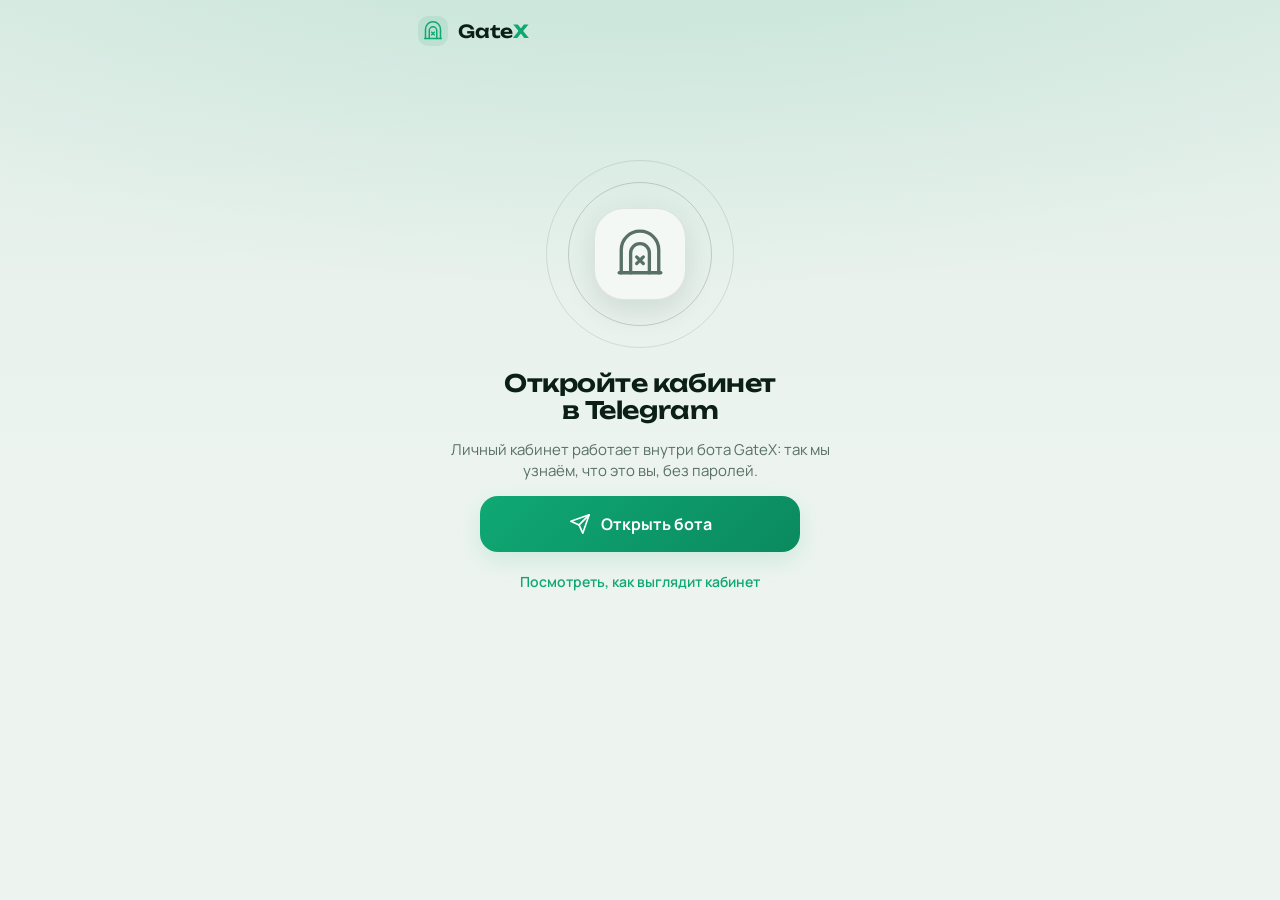
==== cabinet/web/index.html @ 36749aef "Add GateX personal cabinet (Telegram Mini App) Mini App with a first-visit guide (install Happ, add " ====
<!doctype html>
<html lang="ru">
<head>
<meta charset="utf-8">
<meta name="viewport" content="width=device-width, initial-scale=1, viewport-fit=cover">
<meta name="color-scheme" content="dark light">
<title>Кабинет GateX</title>
<link rel="preconnect" href="https://fonts.googleapis.com">
<link rel="preconnect" href="https://fonts.gstatic.com" crossorigin>
<link rel="stylesheet" href="https://fonts.googleapis.com/css2?family=Manrope:wght@400;500;600;700;800&family=Unbounded:wght@500;600;700&display=swap">
<link rel="stylesheet" href="app.css">
</head>
<body>
<div id="app"></div>
<script src="vendor/qrcode.js"></script>
<script src="app.js"></script>
</body>
</html>
---- cabinet/web/app.css ----
/* GateX cabinet. One column, phone-first: hero status, two big actions, bottom tab bar.
   Dark pine + mint by default; light palette follows Telegram's light theme. */
:root {
  --bg: #06110e;
  --bg-2: #0a1b16;
  --glow: rgba(46, 230, 166, 0.16);
  --surface: rgba(255, 255, 255, 0.045);
  --surface-2: rgba(255, 255, 255, 0.08);
  --line: rgba(255, 255, 255, 0.08);
  --text: #eaf5f0;
  --muted: #8ea89f;
  --accent: #2ee6a6;
  --accent-2: #18b98a;
  --accent-ink: #03241a;
  --accent-soft: rgba(46, 230, 166, 0.13);
  --warn: #ffb547;
  --warn-soft: rgba(255, 181, 71, 0.14);
  --danger: #ff7a6e;
  --danger-soft: rgba(255, 122, 110, 0.14);
  --invert-bg: #f1faf6;
  --invert-text: #07150f;
  --nav-bg: rgba(9, 22, 18, 0.78);
  --shadow: 0 10px 30px rgba(0, 0, 0, 0.35);
  --qr-bg: #ffffff;
  --qr-ink: #06110e;

  --font-display: "Unbounded", "Manrope", system-ui, sans-serif;
  --font-body: "Manrope", system-ui, -apple-system, "Segoe UI", Roboto, sans-serif;
  --radius-lg: 26px;
  --radius: 18px;
  --radius-sm: 12px;
  color-scheme: dark;
}

@media (prefers-color-scheme: light) {
  :root:not([data-theme="dark"]) {
    --bg: #edf4f0; --bg-2: #e2eee8; --glow: rgba(15, 168, 116, 0.14);
    --surface: #ffffff; --surface-2: #f3f8f5; --line: rgba(8, 40, 28, 0.09);
    --text: #0b1f18; --muted: #587066; --accent: #0fa874; --accent-2: #0b8a5f;
    --accent-ink: #ffffff; --accent-soft: rgba(15, 168, 116, 0.11);
    --warn: #b86e00; --warn-soft: rgba(230, 150, 20, 0.14);
    --danger: #d23f33; --danger-soft: rgba(210, 63, 51, 0.1);
    --invert-bg: #0b1f18; --invert-text: #f1faf6; --nav-bg: rgba(255, 255, 255, 0.86);
    --shadow: 0 10px 30px rgba(10, 50, 35, 0.12);
    color-scheme: light;
  }
}
:root[data-theme="light"] {
  --bg: #edf4f0; --bg-2: #e2eee8; --glow: rgba(15, 168, 116, 0.14);
  --surface: #ffffff; --surface-2: #f3f8f5; --line: rgba(8, 40, 28, 0.09);
  --text: #0b1f18; --muted: #587066; --accent: #0fa874; --accent-2: #0b8a5f;
  --accent-ink: #ffffff; --accent-soft: rgba(15, 168, 116, 0.11);
  --warn: #b86e00; --warn-soft: rgba(230, 150, 20, 0.14);
  --danger: #d23f33; --danger-soft: rgba(210, 63, 51, 0.1);
  --invert-bg: #0b1f18; --invert-text: #f1faf6; --nav-bg: rgba(255, 255, 255, 0.86);
  --shadow: 0 10px 30px rgba(10, 50, 35, 0.12);
  color-scheme: light;
}

* { box-sizing: border-box; }
html, body { min-height: 100%; }
body {
  margin: 0;
  background:
    radial-gradient(120% 60% at 50% -10%, var(--glow), transparent 70%),
    linear-gradient(180deg, var(--bg-2), var(--bg) 55%);
  background-color: var(--bg);
  background-attachment: fixed;
  color: var(--text);
  font: 15px/1.45 var(--font-body);
  -webkit-font-smoothing: antialiased;
  -webkit-tap-highlight-color: transparent;
  overflow-x: hidden;
}
button { font: inherit; color: inherit; }
a { color: inherit; text-decoration: none; }
svg { display: block; }
.icon { width: 22px; height: 22px; fill: none; stroke: currentColor; stroke-width: 1.8; stroke-linecap: round; stroke-linejoin: round; flex: none; }
.icon.sm { width: 18px; height: 18px; }
:focus-visible { outline: 2px solid var(--accent); outline-offset: 2px; }

.app {
  max-width: 480px;
  margin: 0 auto;
  padding-left: max(16px, env(safe-area-inset-left, 0px));
  padding-right: max(16px, env(safe-area-inset-right, 0px));
  padding-block: 12px calc(104px + env(safe-area-inset-bottom, 0px));
  display: flex;
  flex-direction: column;
  gap: 14px;
}

/* ---------- header */
.topbar { display: flex; align-items: center; justify-content: space-between; gap: 12px; padding: 4px 2px; }
.brand { display: flex; align-items: center; gap: 10px; font: 600 18px/1 var(--font-display); letter-spacing: -0.01em; }
.brand-mark { width: 30px; height: 30px; border-radius: 10px; display: grid; place-items: center; background: var(--accent-soft); color: var(--accent); }
.brand-mark .icon { width: 20px; height: 20px; }
.brand b { color: var(--accent); font-weight: 700; }

/* ---------- typography */
h1, h2, h3 { margin: 0; text-wrap: balance; }
.h-display { font: 600 26px/1.15 var(--font-display); letter-spacing: -0.02em; }
.h-section { font: 600 13px/1.2 var(--font-body); text-transform: uppercase; letter-spacing: 0.08em; color: var(--muted); padding: 6px 4px 0; }
.lead { color: var(--muted); margin: 0; }
.muted { color: var(--muted); }
.num { font-variant-numeric: tabular-nums; }

/* ---------- hero */
.hero { position: relative; display: flex; flex-direction: column; align-items: center; text-align: center; gap: 6px; padding: 8px 0 4px; }
.gate { position: relative; width: 188px; height: 188px; display: grid; place-items: center; margin-bottom: 8px; color: var(--accent); --ring: var(--accent); }
.gate[data-tone="warn"] { color: var(--warn); --ring: var(--warn); }
.gate[data-tone="off"] { color: var(--muted); --ring: var(--muted); }
.gate .ring { position: absolute; inset: 0; border-radius: 50%; border: 1px solid var(--ring); opacity: 0.18; }
.gate .ring.r2 { inset: 22px; opacity: 0.28; }
.gate .ring.r3 { inset: 44px; opacity: 0.0; background: radial-gradient(circle, var(--ring), transparent 70%); }
.gate[data-tone="ok"] .ring.r3 { opacity: 0.18; }
.gate .core { width: 92px; height: 92px; border-radius: 30px; display: grid; place-items: center; background: var(--surface-2); border: 1px solid var(--line); box-shadow: var(--shadow); }
.gate .core .icon { width: 50px; height: 50px; stroke-width: 1.6; }
@media (prefers-reduced-motion: no-preference) {
  .gate[data-tone="ok"] .ring.r1 { animation: pulse 3.2s ease-out infinite; }
  .gate[data-tone="ok"] .ring.r2 { animation: pulse 3.2s ease-out 0.4s infinite; }
  @keyframes pulse { 0% { transform: scale(0.94); opacity: 0.35; } 70% { transform: scale(1.04); opacity: 0.08; } 100% { transform: scale(1.04); opacity: 0.08; } }
}
.hero-title { font: 600 24px/1.15 var(--font-display); letter-spacing: -0.02em; }
.hero-sub { display: flex; align-items: center; justify-content: center; flex-wrap: wrap; gap: 8px; color: var(--muted); }

.pill { display: inline-flex; align-items: center; gap: 6px; padding: 4px 10px; border-radius: 999px; font-size: 12.5px; font-weight: 600; background: var(--surface-2); color: var(--muted); border: 1px solid var(--line); white-space: nowrap; }
.pill.ok { background: var(--accent-soft); color: var(--accent); border-color: transparent; }
.pill.warn { background: var(--warn-soft); color: var(--warn); border-color: transparent; }
.pill.danger { background: var(--danger-soft); color: var(--danger); border-color: transparent; }
.dot { width: 7px; height: 7px; border-radius: 50%; background: currentColor; }

/* ---------- stats */
.stats { display: grid; grid-template-columns: 1fr 1fr; gap: 10px; }
.stat { background: var(--surface); border: 1px solid var(--line); border-radius: var(--radius); padding: 12px 14px; display: flex; flex-direction: column; gap: 4px; min-width: 0; }
.stat .k { font-size: 12.5px; color: var(--muted); }
.stat .v { font-weight: 700; font-size: 16px; font-variant-numeric: tabular-nums; overflow-wrap: anywhere; }
.stat.wide { grid-column: 1 / -1; }
.bar { height: 6px; border-radius: 99px; background: var(--surface-2); overflow: hidden; margin-top: 4px; }
.bar > i { display: block; height: 100%; border-radius: inherit; background: linear-gradient(90deg, var(--accent-2), var(--accent)); }

/* ---------- buttons */
.btn { display: flex; align-items: center; justify-content: center; gap: 10px; width: 100%; min-height: 56px; padding: 14px 18px; border-radius: var(--radius); border: 0; cursor: pointer; font-weight: 700; font-size: 16px; text-align: center; transition: transform 0.12s ease, filter 0.15s ease; }
.btn:active { transform: scale(0.98); }
.btn.primary { background: linear-gradient(135deg, var(--accent), var(--accent-2)); color: var(--accent-ink); box-shadow: 0 8px 24px var(--glow); }
.btn.invert { background: var(--invert-bg); color: var(--invert-text); }
.btn.ghost { background: var(--surface); color: var(--text); border: 1px solid var(--line); }
.btn.small { min-height: 44px; font-size: 14.5px; padding: 10px 14px; border-radius: var(--radius-sm); }
.btn .spacer { flex: 1; }
.btn .note { display: block; font-size: 12.5px; font-weight: 600; opacity: 0.68; }
.btn .aside { font-weight: 600; opacity: 0.8; font-size: 14px; }
.btn.split { justify-content: flex-start; text-align: left; }
.btn-row { display: grid; grid-template-columns: 1fr 1fr; gap: 10px; }
.linkish { background: none; border: 0; padding: 6px; color: var(--accent); font-weight: 600; cursor: pointer; font-size: 14px; }

/* ---------- cards & lists */
.card { background: var(--surface); border: 1px solid var(--line); border-radius: var(--radius-lg); padding: 16px; display: flex; flex-direction: column; gap: 12px; }
.card.accent { background: linear-gradient(160deg, var(--accent-soft), var(--surface)); border-color: transparent; }
.callout { display: flex; gap: 12px; align-items: flex-start; padding: 14px; border-radius: var(--radius); background: var(--accent-soft); color: var(--text); border: 0; text-align: left; width: 100%; cursor: pointer; }
.callout.warn { background: var(--warn-soft); }
.callout .ico { width: 38px; height: 38px; border-radius: 12px; display: grid; place-items: center; background: var(--surface-2); color: var(--accent); flex: none; }
.callout.warn .ico { color: var(--warn); }
.callout b { display: block; font-size: 15px; }
.callout span { font-size: 13.5px; color: var(--muted); }
.callout .chev { margin-left: auto; align-self: center; color: var(--muted); }

.list { display: flex; flex-direction: column; background: var(--surface); border: 1px solid var(--line); border-radius: var(--radius-lg); padding: 6px; }
.row { display: flex; align-items: center; gap: 12px; padding: 12px 10px; border-radius: 14px; background: none; border: 0; width: 100%; text-align: left; cursor: pointer; min-width: 0; }
.row:active, .row:hover { background: var(--surface-2); }
.row .ico { width: 40px; height: 40px; border-radius: 12px; display: grid; place-items: center; background: var(--surface-2); color: var(--accent); flex: none; }
.row .txt { display: flex; flex-direction: column; min-width: 0; flex: 1; }
.row .txt b { font-size: 15.5px; font-weight: 700; }
.row .txt span { font-size: 13px; color: var(--muted); overflow: hidden; text-overflow: ellipsis; white-space: nowrap; }
.row .chev { color: var(--muted); }

/* ---------- profile */
.who { display: flex; align-items: center; gap: 14px; }
.avatar { width: 56px; height: 56px; border-radius: 18px; display: grid; place-items: center; font: 600 20px/1 var(--font-display); background: linear-gradient(135deg, var(--accent), var(--accent-2)); color: var(--accent-ink); overflow: hidden; flex: none; }
.avatar img { width: 100%; height: 100%; object-fit: cover; }
.who .txt { min-width: 0; flex: 1; }
.who b { display: block; font-size: 18px; overflow: hidden; text-overflow: ellipsis; white-space: nowrap; }
.idchip { display: inline-flex; align-items: center; gap: 6px; padding: 3px 8px; margin-top: 4px; border-radius: 8px; border: 0; background: var(--surface-2); color: var(--muted); font-size: 12.5px; cursor: pointer; font-variant-numeric: tabular-nums; }

.linkbox { display: flex; align-items: center; gap: 8px; padding: 6px 6px 6px 14px; border-radius: var(--radius-sm); background: var(--surface-2); border: 1px solid var(--line); min-width: 0; }
.linkbox code { flex: 1; min-width: 0; font: 13px/1.3 ui-monospace, SFMono-Regular, Menlo, Consolas, monospace; overflow: hidden; text-overflow: ellipsis; white-space: nowrap; color: var(--text); }
.iconbtn { width: 40px; height: 40px; border-radius: 11px; display: grid; place-items: center; border: 0; background: var(--surface); color: var(--text); cursor: pointer; flex: none; }
.iconbtn.accent { background: var(--accent); color: var(--accent-ink); }
.field-label { font-size: 13px; color: var(--muted); margin: 0 2px -4px; }

/* ---------- FAQ */
.faq { display: flex; flex-direction: column; gap: 8px; }
.faq details { background: var(--surface); border: 1px solid var(--line); border-radius: var(--radius); padding: 0 14px; }
.faq summary { list-style: none; cursor: pointer; padding: 14px 0; font-weight: 700; display: flex; align-items: center; gap: 10px; }
.faq summary::-webkit-details-marker { display: none; }
.faq summary .chev { margin-left: auto; color: var(--muted); transition: transform 0.2s; }
.faq details[open] summary .chev { transform: rotate(90deg); }
.faq .a { padding: 0 0 14px; color: var(--muted); }
.faq .a p { margin: 0 0 8px; }
.faq .a p:last-child { margin: 0; }
.faq .a b { color: var(--text); }

/* ---------- setup tab */
.setup-hero { text-align: center; display: flex; flex-direction: column; align-items: center; gap: 10px; padding: 16px 4px 6px; }
.steps-mini { display: flex; flex-direction: column; gap: 8px; width: 100%; margin: 6px 0; }
.steps-mini .s { display: flex; align-items: center; gap: 12px; padding: 12px 14px; border-radius: var(--radius); background: var(--surface); border: 1px solid var(--line); text-align: left; }
.steps-mini .n { width: 30px; height: 30px; border-radius: 10px; display: grid; place-items: center; font: 600 14px/1 var(--font-display); background: var(--accent-soft); color: var(--accent); flex: none; }
.steps-mini .s div > span { color: var(--muted); font-size: 13px; display: block; }

.devices { display: grid; grid-template-columns: 1fr 1fr; gap: 10px; }
.device { display: flex; flex-direction: column; align-items: flex-start; gap: 10px; padding: 14px; border-radius: var(--radius); background: var(--surface); border: 1px solid var(--line); cursor: pointer; text-align: left; min-width: 0; }
.device .ico { width: 40px; height: 40px; border-radius: 12px; display: grid; place-items: center; background: var(--surface-2); color: var(--accent); }
.device b { font-size: 15px; }
.device span { font-size: 12.5px; color: var(--muted); }
.device.current { border-color: var(--accent); }

/* ---------- bottom nav */
.nav {
  position: fixed; left: 0; right: 0; bottom: 0; z-index: 20;
  padding: 8px max(12px, env(safe-area-inset-right, 0px)) calc(10px + env(safe-area-inset-bottom, 0px)) max(12px, env(safe-area-inset-left, 0px));
  display: flex; justify-content: center;
}
.nav-inner { width: 100%; max-width: 456px; display: grid; grid-template-columns: repeat(4, 1fr); gap: 4px; padding: 6px; border-radius: 24px; background: var(--nav-bg); border: 1px solid var(--line); backdrop-filter: blur(18px); -webkit-backdrop-filter: blur(18px); box-shadow: var(--shadow); }
.tab { display: flex; flex-direction: column; align-items: center; gap: 3px; padding: 8px 2px 6px; border-radius: 18px; border: 0; background: none; color: var(--muted); cursor: pointer; font-size: 11.5px; font-weight: 600; }
.tab[aria-current="page"] { background: var(--accent); color: var(--accent-ink); }

/* ---------- full-screen sheets (onboarding + wizard) */
.sheet { position: fixed; inset: 0; z-index: 40; background: var(--bg); background-image: radial-gradient(120% 55% at 50% -5%, var(--glow), transparent 70%); overflow-y: auto; -webkit-overflow-scrolling: touch; }
.sheet-inner { max-width: 480px; min-height: 100%; margin: 0 auto; display: flex; flex-direction: column; gap: 16px;
  padding-left: max(16px, env(safe-area-inset-left, 0px)); padding-right: max(16px, env(safe-area-inset-right, 0px));
  padding-block: calc(10px + env(safe-area-inset-top, 0px)) calc(16px + env(safe-area-inset-bottom, 0px)); }
@media (prefers-reduced-motion: no-preference) {
  .sheet.enter { animation: sheetIn 0.28s cubic-bezier(.2,.8,.2,1); }
  .step-body.enter { animation: fadeIn 0.25s ease; }
  @keyframes sheetIn { from { transform: translateY(24px); opacity: 0; } to { transform: none; opacity: 1; } }
  @keyframes fadeIn { from { opacity: 0; transform: translateX(10px); } to { opacity: 1; transform: none; } }
}
.sheet-top { display: flex; align-items: center; gap: 8px; min-height: 44px; }
.sheet-top .title { flex: 1; font-weight: 700; font-size: 15px; text-align: center; }
.sheet-top .iconbtn { background: var(--surface-2); }
.progress { display: grid; grid-template-columns: repeat(3, 1fr); gap: 6px; }
.progress i { height: 4px; border-radius: 4px; background: var(--surface-2); }
.progress i.on { background: var(--accent); }
.step-body { display: flex; flex-direction: column; gap: 14px; flex: 1; }
.step-kicker { font: 600 12.5px/1 var(--font-body); color: var(--accent); text-transform: uppercase; letter-spacing: 0.1em; }
.step-art { height: 130px; border-radius: var(--radius-lg); background: var(--surface); border: 1px solid var(--line); display: grid; place-items: center; color: var(--accent); position: relative; overflow: hidden; }
.step-art::before { content: ""; position: absolute; width: 220px; height: 220px; border-radius: 50%; border: 1px solid var(--accent); opacity: 0.12; }
.step-art::after { content: ""; position: absolute; width: 150px; height: 150px; border-radius: 50%; border: 1px solid var(--accent); opacity: 0.2; }
.step-art .icon { width: 54px; height: 54px; stroke-width: 1.5; position: relative; z-index: 1; }
.store-list { display: flex; flex-direction: column; gap: 8px; }
.hint { display: flex; gap: 10px; padding: 12px 14px; border-radius: var(--radius); background: var(--surface); border: 1px solid var(--line); font-size: 14px; color: var(--muted); }
.hint .icon { color: var(--accent); margin-top: 1px; }
.hint b { color: var(--text); }
.hint.warn .icon { color: var(--warn); }
details.hint > summary { cursor: pointer; color: var(--text); font-weight: 700; list-style: none; display: flex; align-items: center; gap: 8px; }
details.hint > summary::-webkit-details-marker { display: none; }
details.hint > summary .chev { margin-left: auto; color: var(--muted); transition: transform 0.2s; }
details.hint[open] > summary .chev { transform: rotate(90deg); }
.sheet-foot { display: flex; flex-direction: column; gap: 8px; margin-top: auto; padding-top: 6px; }
.orderlist { margin: 0; padding: 0; list-style: none; display: flex; flex-direction: column; gap: 10px; counter-reset: s; }
.orderlist li { display: flex; gap: 12px; align-items: flex-start; counter-increment: s; }
.orderlist li::before { content: counter(s); width: 26px; height: 26px; border-radius: 9px; display: grid; place-items: center; background: var(--accent-soft); color: var(--accent); font: 600 13px/1 var(--font-display); flex: none; }
.chip-server { display: inline-flex; align-items: center; gap: 6px; padding: 2px 8px; border-radius: 8px; background: var(--surface-2); color: var(--text); font-weight: 700; white-space: nowrap; }

.qr { align-self: center; padding: 14px; border-radius: 22px; background: var(--qr-bg); line-height: 0; box-shadow: var(--shadow); }
.qr svg { width: 196px; height: 196px; }

.welcome-art { position: relative; height: 230px; display: grid; place-items: center; }
.welcome-steps { display: flex; flex-direction: column; gap: 8px; }

/* ---------- misc */
.toast { position: fixed; left: 50%; bottom: calc(96px + env(safe-area-inset-bottom, 0px)); transform: translateX(-50%) translateY(20px); z-index: 60; padding: 10px 16px; border-radius: 14px; background: var(--invert-bg); color: var(--invert-text); font-weight: 700; font-size: 14px; opacity: 0; pointer-events: none; transition: 0.2s ease; max-width: calc(100% - 32px); text-align: center; }
.toast.show { opacity: 1; transform: translateX(-50%) translateY(0); }
.center-screen { min-height: 70vh; display: flex; flex-direction: column; align-items: center; justify-content: center; text-align: center; gap: 14px; padding: 0 12px; }
.skeleton { border-radius: var(--radius); background: linear-gradient(90deg, var(--surface), var(--surface-2), var(--surface)); background-size: 200% 100%; }
@media (prefers-reduced-motion: no-preference) { .skeleton { animation: shimmer 1.4s linear infinite; } @keyframes shimmer { to { background-position: -200% 0; } } }

.demo-bar { position: fixed; top: calc(10px + env(safe-area-inset-top, 0px)); right: max(16px, env(safe-area-inset-right, 0px)); z-index: 30; display: flex; flex-direction: column; align-items: flex-end; gap: 6px; }
body.has-sheet .demo-bar { display: none; }
.demo-bar > button { padding: 6px 10px; border-radius: 10px; border: 1px dashed var(--warn); background: var(--warn-soft); color: var(--warn); font-weight: 700; font-size: 12px; cursor: pointer; backdrop-filter: blur(10px); }
.demo-menu { display: flex; flex-direction: column; gap: 4px; padding: 8px; border-radius: 14px; background: var(--bg-2); border: 1px solid var(--line); box-shadow: var(--shadow); min-width: 190px; }
.demo-menu p { margin: 2px 4px 4px; font-size: 11.5px; color: var(--muted); }
.demo-menu button { text-align: left; padding: 8px 10px; border-radius: 9px; border: 0; background: var(--surface); cursor: pointer; font-size: 13.5px; font-weight: 600; }
.demo-menu button[aria-pressed="true"] { background: var(--accent-soft); color: var(--accent); }
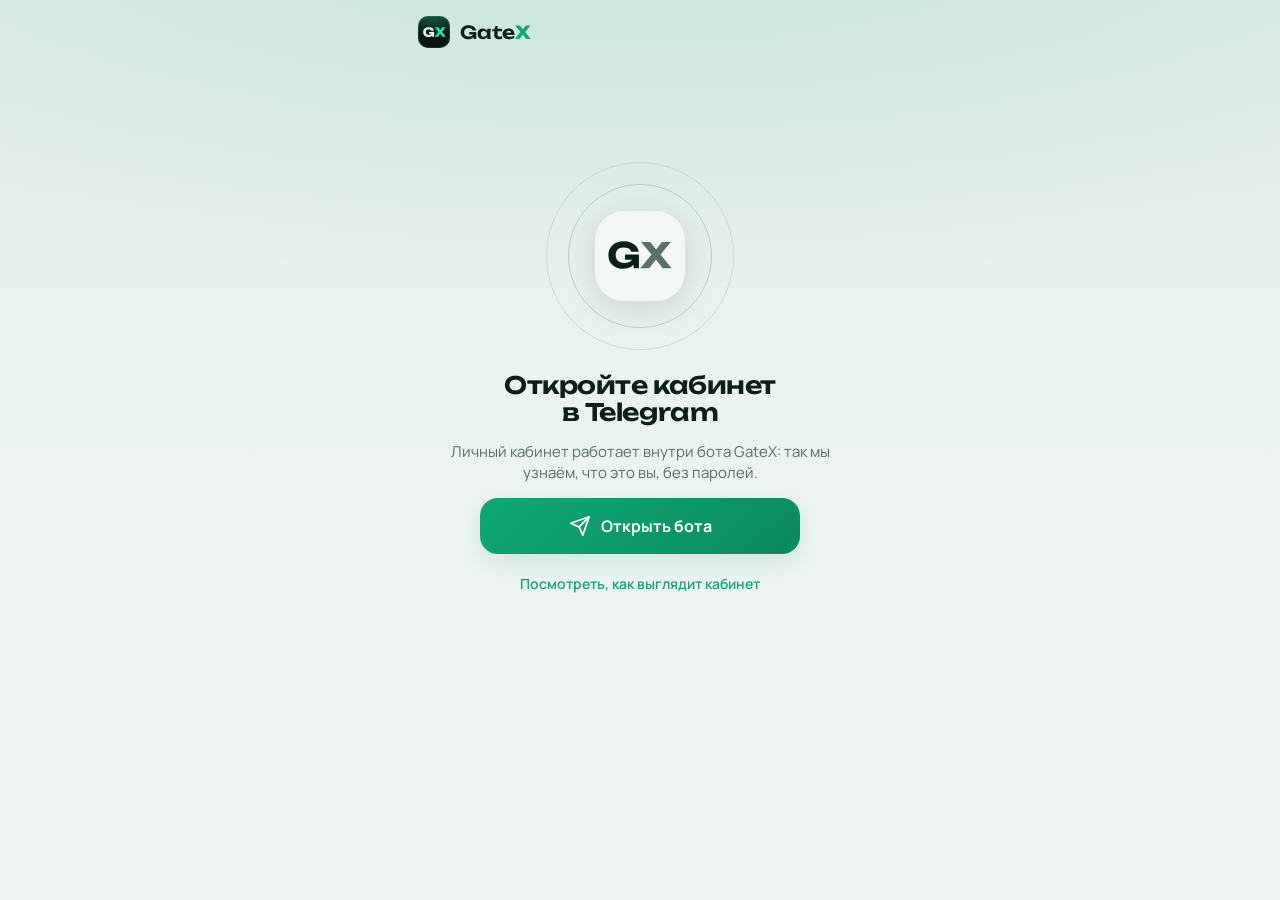
==== commit 51c7ad21: "Use the GX monogram as the cabinet logo The header, status hero, welcome screen and loader showed a " ====
--- a/cabinet/web/index.html
+++ b/cabinet/web/index.html
@@ -5,6 +5,8 @@
 <meta name="viewport" content="width=device-width, initial-scale=1, viewport-fit=cover">
 <meta name="color-scheme" content="dark light">
 <title>Кабинет GateX</title>
+<link rel="icon" type="image/svg+xml" href="brand/gatex-avatar.svg">
+<link rel="apple-touch-icon" href="brand/gatex-avatar-180.png">
 <link rel="preconnect" href="https://fonts.googleapis.com">
 <link rel="preconnect" href="https://fonts.gstatic.com" crossorigin>
 <link rel="stylesheet" href="https://fonts.googleapis.com/css2?family=Manrope:wght@400;500;600;700;800&family=Unbounded:wght@500;600;700&display=swap">
--- a/cabinet/web/app.css
+++ b/cabinet/web/app.css
@@ -96,6 +96,23 @@
 .brand-mark { width: 30px; height: 30px; border-radius: 10px; display: grid; place-items: center; background: var(--accent-soft); color: var(--accent); }
 .brand-mark .icon { width: 20px; height: 20px; }
 .brand b { color: var(--accent); font-weight: 700; }
+.brand-logo { width: 32px; height: 32px; border-radius: 10px; display: grid; place-items: center; flex: none;
+  background: radial-gradient(120% 90% at 50% 0%, rgba(46, 230, 166, 0.26), transparent 70%), linear-gradient(#0e271e, #06110e);
+  color: #2ee6a6; --gx-g: #eaf5f0; box-shadow: inset 0 0 0 1px rgba(46, 230, 166, 0.18); }
+.brand-logo .gx { width: 23px; }
+/* GX monogram: G follows the text colour, X the current (accent / tone) colour */
+.gx { display: block; height: auto; overflow: visible; }
+.gx .gx-g { fill: var(--gx-g, var(--text)); }
+.gx .gx-x { fill: currentColor; transform-box: fill-box; transform-origin: center; }
+.gate .core .gx { width: 64px; }
+@media (prefers-reduced-motion: no-preference) {
+  .gx.spin .gx-x { animation: gx-spin 2.4s infinite; }
+}
+@keyframes gx-spin {
+  0%, 30% { transform: rotate(0) scale(1); animation-timing-function: cubic-bezier(.5, -0.35, .3, 1.4); }
+  50% { transform: rotate(180deg) scale(1.12); animation-timing-function: ease-out; }
+  62%, 100% { transform: rotate(180deg) scale(1); }
+}
 
 /* ---------- typography */
 h1, h2, h3 { margin: 0; text-wrap: balance; }
@@ -172,6 +189,21 @@
 .row .txt b { font-size: 15.5px; font-weight: 700; }
 .row .txt span { font-size: 13px; color: var(--muted); overflow: hidden; text-overflow: ellipsis; white-space: nowrap; }
 .row .chev { color: var(--muted); }
+.device-row { display: flex; align-items: center; gap: 12px; padding: 12px 10px; border-radius: 14px; flex-wrap: wrap; }
+.device-row .ico { width: 40px; height: 40px; border-radius: 12px; display: grid; place-items: center; background: var(--surface-2); color: var(--accent); flex: none; }
+.device-row .txt { display: flex; flex-direction: column; min-width: 0; flex: 1; }
+.device-row .txt b { font-size: 15.5px; font-weight: 700; overflow: hidden; text-overflow: ellipsis; white-space: nowrap; }
+.device-row .txt span { font-size: 13px; color: var(--muted); }
+.device-row .iconbtn { background: var(--surface-2); color: var(--muted); }
+.device-row.confirming { background: var(--danger-soft); }
+.device-row .confirm { display: flex; gap: 8px; width: 100%; }
+.device-row .confirm-note { width: 100%; font-size: 13px; line-height: 1.35; color: var(--text); }
+.device-row .confirm .btn { flex: 1; min-height: 40px; }
+.list > .device-row + .device-row, .list > .device-row + .row { border-top: 1px solid var(--line); }
+.btn.danger { background: var(--danger); color: var(--accent-ink); }
+.btn:disabled { opacity: 0.6; cursor: default; }
+.stat.tappable { cursor: pointer; text-align: left; font: inherit; color: inherit; }
+.stat.tappable .k::after { content: " ›"; }
 
 /* ---------- profile */
 .who { display: flex; align-items: center; gap: 14px; }
@@ -281,3 +313,69 @@
 .demo-menu p { margin: 2px 4px 4px; font-size: 11.5px; color: var(--muted); }
 .demo-menu button { text-align: left; padding: 8px 10px; border-radius: 9px; border: 0; background: var(--surface); cursor: pointer; font-size: 13.5px; font-weight: 600; }
 .demo-menu button[aria-pressed="true"] { background: var(--accent-soft); color: var(--accent); }
+
+/* ---------- tariffs */
+.btn.white { background: #ffffff; color: #07150f; box-shadow: 0 8px 24px rgba(0, 0, 0, 0.18); border: 1px solid rgba(8, 40, 28, 0.08); }
+.btn.white .icon { color: #0b8a5f; }
+.btn.white .aside { color: #3d5a4f; opacity: 1; }
+
+.plans { display: grid; grid-template-columns: 1fr 1fr; gap: 10px; }
+.plan { position: relative; display: flex; flex-direction: column; align-items: flex-start; gap: 4px; padding: 14px; border-radius: var(--radius-lg); background: var(--surface); border: 1.5px solid var(--line); color: var(--text); text-align: left; cursor: pointer; min-width: 0; font: inherit; }
+.plan .ico { width: 40px; height: 40px; border-radius: 12px; display: grid; place-items: center; background: var(--surface-2); color: var(--accent); margin-bottom: 6px; }
+.plan b { font: 600 17px/1.2 var(--font-display); }
+.plan > span { font-size: 12.5px; color: var(--muted); }
+.plan .plan-meta { margin-top: 4px; color: var(--text); font-weight: 700; font-size: 13px; }
+.plan .plan-price { margin-top: 6px; font: 600 20px/1 var(--font-display); color: var(--text); }
+.plan .plan-price small { font: 600 12px/1 var(--font-body); color: var(--muted); }
+.plan .radio { position: absolute; top: 14px; right: 14px; width: 20px; height: 20px; border-radius: 50%; border: 2px solid var(--line); }
+.plan[aria-checked="true"] { border-color: var(--accent); background: linear-gradient(160deg, var(--accent-soft), var(--surface)); }
+.plan[aria-checked="true"] .radio { border-color: var(--accent); background: radial-gradient(circle, var(--accent) 45%, transparent 50%); }
+
+.switch-row { display: flex; align-items: center; gap: 12px; width: 100%; padding: 14px; border-radius: var(--radius); background: var(--surface); border: 1.5px solid var(--line); color: var(--text); text-align: left; cursor: pointer; font: inherit; }
+.switch-row .ico { width: 40px; height: 40px; border-radius: 12px; display: grid; place-items: center; background: var(--surface-2); color: var(--accent); flex: none; }
+.switch-row .txt { display: flex; flex-direction: column; gap: 2px; min-width: 0; flex: 1; }
+.switch-row .txt b { font-size: 15px; }
+.switch-row .txt span { font-size: 12.5px; color: var(--muted); }
+.switch-row .side { display: flex; flex-direction: column; align-items: flex-end; gap: 8px; flex: none; }
+.switch-row .extra { font-size: 12.5px; font-weight: 700; color: var(--muted); white-space: nowrap; }
+.switch-row .knob { position: relative; width: 46px; height: 28px; border-radius: 99px; background: var(--surface-2); border: 1px solid var(--line); transition: background 0.15s; }
+.switch-row .knob::after { content: ""; position: absolute; top: 3px; left: 3px; width: 20px; height: 20px; border-radius: 50%; background: var(--muted); transition: transform 0.18s ease, background 0.15s; }
+.switch-row[aria-checked="true"] { border-color: var(--accent); }
+.switch-row[aria-checked="true"] .knob { background: var(--accent); border-color: transparent; }
+.switch-row[aria-checked="true"] .knob::after { transform: translateX(18px); background: var(--accent-ink); }
+.switch-row[aria-checked="true"] .extra { color: var(--accent); }
+
+.chips { display: grid; grid-template-columns: repeat(4, 1fr); gap: 8px; }
+.chips.dev-chips:has(> :nth-child(3):last-child) { grid-template-columns: repeat(3, 1fr); }
+.chip { position: relative; display: flex; flex-direction: column; align-items: center; gap: 2px; padding: 12px 4px 10px; border-radius: var(--radius); background: var(--surface); border: 1.5px solid var(--line); color: var(--text); cursor: pointer; font: inherit; min-width: 0; }
+.chip b { font: 600 20px/1.1 var(--font-display); }
+.chip > span { font-size: 11.5px; color: var(--muted); }
+.chip em { font-style: normal; font-size: 11.5px; font-weight: 700; color: var(--muted); margin-top: 4px; white-space: nowrap; }
+.chip .dev-ico { color: var(--accent); line-height: 0; margin-bottom: 2px; }
+.chip .save { position: absolute; top: -9px; right: 6px; padding: 2px 6px; border-radius: 8px; background: var(--accent); color: var(--accent-ink); font-size: 10.5px; font-weight: 800; }
+.chip[aria-checked="true"] { border-color: var(--accent); background: var(--accent-soft); }
+.chip[aria-checked="true"] em { color: var(--accent); }
+
+.summary { display: flex; flex-direction: column; gap: 6px; padding: 16px; border-radius: var(--radius-lg); background: linear-gradient(160deg, var(--accent-soft), var(--surface)); border: 1px solid var(--line); }
+.sum-line { font-size: 13.5px; color: var(--muted); }
+.sum-total { display: flex; align-items: baseline; justify-content: space-between; gap: 12px; }
+.sum-total span { font-weight: 700; }
+.sum-total b { font: 600 28px/1 var(--font-display); letter-spacing: -0.02em; }
+.sum-save { font-size: 13px; font-weight: 700; color: var(--accent); }
+
+.seg { display: grid; grid-template-columns: 1fr 1fr; gap: 8px; }
+.seg button { display: flex; flex-direction: column; align-items: flex-start; gap: 2px; padding: 12px 14px; border-radius: var(--radius); background: var(--surface); border: 1.5px solid var(--line); color: var(--text); cursor: pointer; font: inherit; text-align: left; }
+.seg button b { font-size: 15px; }
+.seg button span { font-size: 12px; color: var(--muted); }
+.seg button[aria-checked="true"] { border-color: var(--accent); background: var(--accent-soft); }
+
+@media (max-width: 360px) {
+  .chips { grid-template-columns: repeat(2, 1fr); row-gap: 14px; }
+  .switch-row .txt span { display: none; }
+}
+
+/* ---------- referral */
+.ref-head { display: flex; gap: 12px; align-items: flex-start; }
+.ref-head .brand-mark { width: 40px; height: 40px; border-radius: 12px; flex: none; }
+.ref-head b { display: block; font-size: 15.5px; }
+.ref-head span span { display: block; font-size: 13px; color: var(--muted); margin-top: 2px; }
